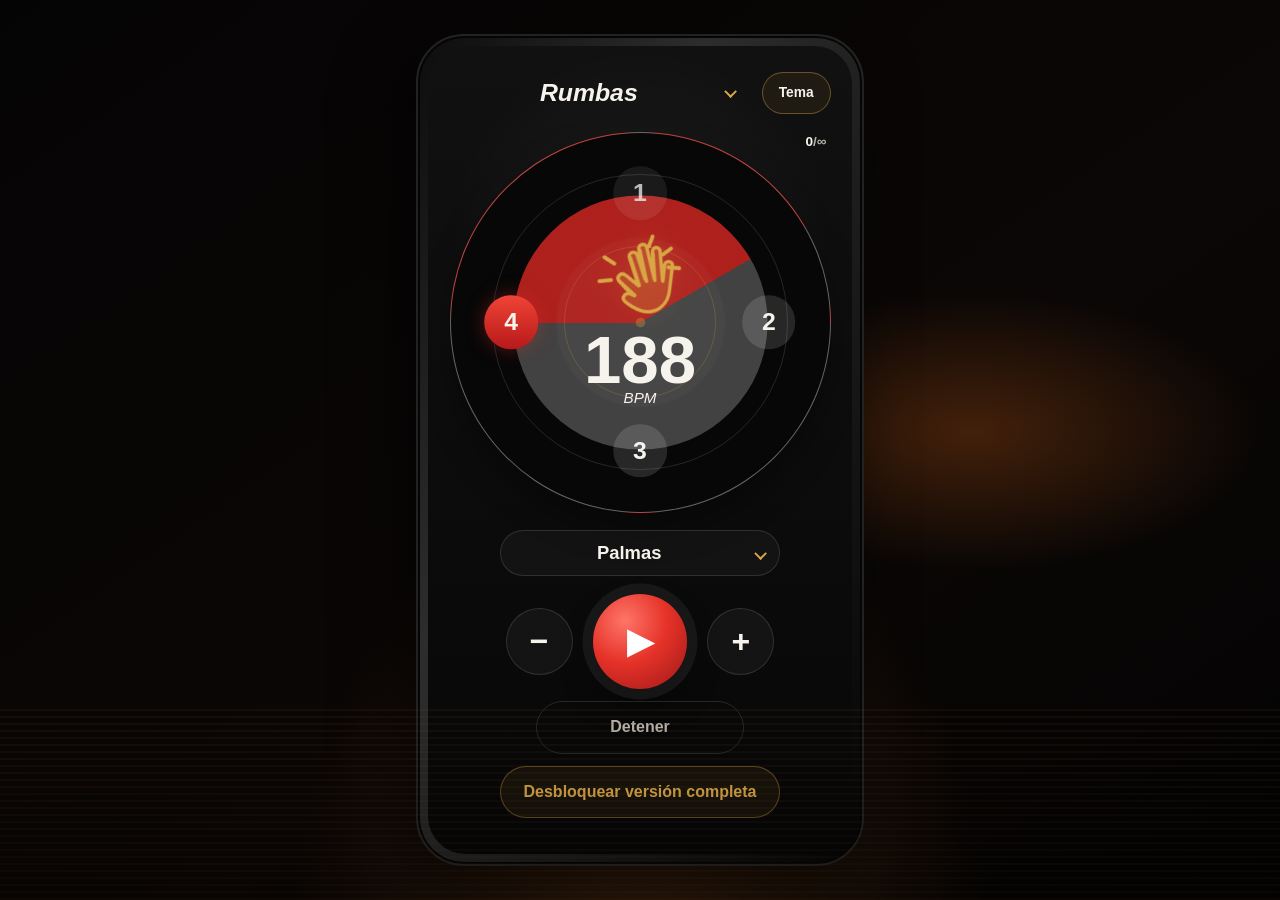
==== index.html @ a46d1ebb "Publish full version with final alegria and solea accents" ====
<!doctype html>
<html lang="es">
  <head>
    <meta charset="utf-8">
    <meta name="viewport" content="width=device-width, initial-scale=1">
    <meta name="theme-color" content="#050404">
    <title>Metrónomo Flamenco</title>
    <link rel="manifest" href="manifest.webmanifest?v=30">
    <link rel="icon" href="icon.svg?v=27" type="image/svg+xml">
    <link rel="stylesheet" href="styles-v30.css">
  </head>
  <body>
    <main class="poster-shell app-only">
      <aside class="phone-area" aria-label="App metrónomo">
        <div class="phone-frame">
          <div class="phone-screen">
            <div class="app-nav">
              <div class="select-wrap compact-select">
                <select id="paloSelect" aria-label="Seleccionar palo flamenco">
                  <option value="rumbas">Rumbas</option>
                  <option value="tangos">Tangos</option>
                  <option value="bulerias">Bulerías 12-3-7-8-10</option>
                  <option value="buleriasClasica">Bulerías 12-3-6-8-10</option>
                  <option value="alegrias">Alegrías</option>
                  <option value="soleaPorBuleria">Soleá por Bulería</option>
                  <option value="seguiriyas">Seguiriyas</option>
                  <option value="fandangos">Fandangos</option>
                  <option value="sevillanas">Sevillanas</option>
                </select>
              </div>
              <button class="settings-button" id="settingsButton" type="button" aria-label="Abrir tema">Tema</button>
            </div>

            <div class="settings-panel" id="settingsPanel" hidden>
              <span>Modo</span>
              <div class="theme-choice" role="group" aria-label="Cambiar tema">
                <button class="theme-option" type="button" data-theme="dark" aria-pressed="true">Oscuro</button>
                <button class="theme-option" type="button" data-theme="light" aria-pressed="false">Claro</button>
              </div>
            </div>
            <span id="patternName" hidden>Rumbas</span>

            <section class="compas-section" aria-label="Compás visual">
              <div class="demo-counter"><strong id="barsCounter">0</strong>/<span id="barsLimit">8</span></div>
              <div class="beat-clock" id="beatGrid" aria-live="polite" aria-label="Reloj del compás"></div>
            </section>

            <section class="control-panel" aria-label="Controles del metrónomo">
              <div class="select-wrap sound-select-wrap">
                <select id="soundSelect" aria-label="Seleccionar sonido del metrónomo">
                  <option value="palmas">Palmas</option>
                  <option value="madera">Madera</option>
                  <option value="cajon">Cajón</option>
                </select>
              </div>

              <div class="bpm-section">
                <span class="field-label">BPM</span>
                <div class="bpm-control">
                  <button class="round-button" id="decreaseBpm" type="button" aria-label="Bajar BPM">−</button>
                  <output class="bpm-value" id="bpmValue" for="bpmSlider">100</output>
                  <button class="round-button" id="increaseBpm" type="button" aria-label="Subir BPM">+</button>
                </div>
                <input id="bpmSlider" type="range" min="40" max="240" value="100" aria-label="Ajustar BPM">
              </div>

              <div class="transport-row">
                <button class="secondary-button mini-transport" type="button" aria-label="Bajar BPM" data-bpm-minus>−</button>
                <button class="primary-button play-button" id="startButton" type="button" aria-label="Iniciar">▶</button>
                <button class="secondary-button mini-transport" type="button" aria-label="Subir BPM" data-bpm-plus>+</button>
              </div>
              <button class="secondary-button stop-full" id="stopButton" type="button">Detener</button>

              <a class="unlock-button" id="unlockButton" href="#" target="_blank" rel="noopener">Desbloquear versión completa</a>
            </section>
          </div>
        </div>
      </aside>
    </main>

    <div class="modal-backdrop" id="demoModal" role="dialog" aria-modal="true" aria-labelledby="modalTitle" hidden>
      <div class="modal-card">
        <h2 id="modalTitle">Demo gratuita finalizada</h2>
        <p>Demo gratuita finalizada. Desbloquea la versión completa para practicar sin límite.</p>
        <button class="primary-button" id="modalClose" type="button">Entendido</button>
      </div>
    </div>

    <script src="app-v30.js"></script>
  </body>
</html>
---- styles-v30.css ----
:root {
  --black: #050404;
  --screen: #070707;
  --screen-soft: #111;
  --white: #f6f2ec;
  --muted: #b9b2aa;
  --gold: #d9a545;
  --red: #e53228;
  --red-dark: #9d1513;
  --ring: rgba(255, 255, 255, 0.24);
  --panel: rgba(255, 255, 255, 0.045);
  --line: rgba(255, 255, 255, 0.12);
}

body.light-mode {
  --black: #f0e8db;
  --screen: #f8f2e8;
  --screen-soft: #fffaf0;
  --white: #17120d;
  --muted: #65584d;
  --gold: #a96e1f;
  --red: #c9251d;
  --red-dark: #8e1713;
  --ring: rgba(20, 16, 12, 0.25);
  --panel: rgba(20, 16, 12, 0.055);
  --line: rgba(20, 16, 12, 0.14);
}

* {
  box-sizing: border-box;
}

html {
  min-height: 100%;
  overflow-x: hidden;
  background: var(--black);
}

body {
  min-height: 100vh;
  margin: 0;
  overflow-x: hidden;
  color: var(--white);
  font-family: Impact, Haettenschweiler, "Arial Narrow Bold", "Segoe UI Condensed", "Roboto Condensed", Arial, sans-serif;
  letter-spacing: 0;
  background:
    radial-gradient(ellipse at 76% 48%, rgba(159, 74, 18, 0.38), transparent 18rem),
    radial-gradient(ellipse at 50% 110%, rgba(137, 77, 31, 0.42), transparent 22rem),
    linear-gradient(145deg, var(--black), #0b0706 58%, #030303);
  transition: background 180ms ease, color 180ms ease;
}

body.light-mode {
  background:
    radial-gradient(ellipse at 76% 48%, rgba(217, 165, 69, 0.24), transparent 18rem),
    radial-gradient(ellipse at 50% 110%, rgba(168, 111, 38, 0.22), transparent 22rem),
    linear-gradient(145deg, #f0e8db, #fff8ec 58%, #eadac4);
}

button,
select,
input {
  font: inherit;
}

button,
a {
  -webkit-tap-highlight-color: transparent;
}

button {
  cursor: pointer;
}

.poster-shell {
  width: min(100%, 38rem);
  min-height: 100vh;
  margin: 0 auto;
  padding: clamp(0.8rem, 3vw, 1.8rem);
  display: grid;
  place-items: center;
  position: relative;
}

.poster-shell::before {
  content: "";
  position: fixed;
  inset: auto 0 0;
  height: 12rem;
  pointer-events: none;
  background:
    linear-gradient(transparent, rgba(0, 0, 0, 0.5)),
    repeating-linear-gradient(0deg, rgba(142, 78, 31, 0.22) 0 2px, transparent 2px 7px);
  opacity: 0.45;
}

body.light-mode .poster-shell::before {
  opacity: 0.14;
}

.phone-area {
  width: min(100%, 29.5rem);
  display: grid;
  justify-items: center;
}

.phone-frame {
  width: min(100%, 28rem);
  min-height: min(92vh, 52rem);
  padding: 0.62rem;
  border: 2px solid #222;
  border-radius: 3rem;
  background: linear-gradient(115deg, #0d0d0d, #2d2d2d 35%, #050505);
  box-shadow: -1rem 1.4rem 4rem rgba(0, 0, 0, 0.56), inset 0 0 0 2px #050505;
}

.phone-screen {
  min-height: calc(min(92vh, 52rem) - 1.24rem);
  overflow: hidden;
  border-radius: 2.35rem;
  background:
    radial-gradient(circle at 50% 24%, rgba(255, 255, 255, 0.055), transparent 12rem),
    linear-gradient(180deg, var(--screen-soft), var(--screen));
  padding: clamp(1.1rem, 3.4vw, 1.6rem) clamp(0.9rem, 3vw, 1.35rem) 1.15rem;
  display: grid;
  grid-template-rows: auto auto 1fr auto;
  gap: clamp(0.7rem, 2vh, 1.1rem);
  transition: background 180ms ease;
}

.app-nav {
  display: grid;
  grid-template-columns: 1fr 4.3rem;
  align-items: center;
  gap: 0.75rem;
}

.settings-button {
  min-height: 2.65rem;
  border: 1px solid rgba(217, 165, 69, 0.4);
  border-radius: 999px;
  color: var(--white);
  background: rgba(217, 165, 69, 0.08);
  font-family: Arial, sans-serif;
  font-size: 0.86rem;
  font-weight: 800;
}

.settings-button:hover,
.settings-button:focus-visible {
  color: var(--gold);
  outline: none;
}

.compact-select {
  min-width: 0;
  z-index: 8;
}

.select-wrap {
  position: relative;
}

.select-wrap::after {
  content: "";
  position: absolute;
  right: 0.9rem;
  top: 50%;
  z-index: 5;
  width: 0.45rem;
  height: 0.45rem;
  border-right: 2px solid var(--gold);
  border-bottom: 2px solid var(--gold);
  pointer-events: none;
  transform: translateY(-64%) rotate(45deg);
}

select {
  width: 100%;
  min-height: 2.65rem;
  padding: 0 2.35rem 0 1rem;
  border: 0;
  color: var(--white);
  background: transparent;
  appearance: none;
  outline: none;
  text-align: center;
  font-size: clamp(1.25rem, 5vw, 1.55rem);
  font-style: italic;
}

select option {
  color: #fff;
  background: #101010;
}

.native-select {
  position: absolute;
  inset: 0;
  opacity: 0;
  pointer-events: none;
}

.custom-select-trigger {
  width: 100%;
  min-height: 2.65rem;
  padding: 0 2.35rem 0 1rem;
  border: 0;
  border-radius: 999px;
  color: var(--white);
  background: transparent;
  font-size: clamp(1.25rem, 5vw, 1.55rem);
  font-style: italic;
  font-weight: 850;
  text-align: center;
}

.custom-select-menu {
  position: absolute;
  left: 50%;
  top: calc(100% + 0.45rem);
  z-index: 30;
  width: min(100%, 22rem);
  max-height: 18rem;
  overflow: auto;
  padding: 0.45rem;
  border: 1px solid rgba(217, 165, 69, 0.58);
  border-radius: 0.85rem;
  background: #080808;
  box-shadow: 0 1.2rem 2.4rem rgba(0, 0, 0, 0.68);
  transform: translateX(-50%);
}

.custom-select-menu[hidden],
.settings-panel[hidden],
.modal-backdrop[hidden] {
  display: none;
}

.custom-select-option {
  width: 100%;
  min-height: 2.45rem;
  border: 0;
  border-radius: 0.55rem;
  color: #fff;
  background: transparent;
  font-size: 1rem;
  font-weight: 850;
  text-align: center;
}

.custom-select-option[aria-selected="true"] {
  background: linear-gradient(180deg, #e53228, #a91614);
}

.custom-select-option:hover,
.custom-select-option:focus-visible {
  color: var(--gold);
  background: rgba(217, 165, 69, 0.13);
  outline: none;
}

.settings-panel {
  justify-self: end;
  width: min(100%, 18rem);
  padding: 0.7rem;
  display: flex;
  align-items: center;
  justify-content: space-between;
  gap: 0.8rem;
  border: 1px solid var(--line);
  border-radius: 999px;
  color: var(--muted);
  background: var(--panel);
  font-family: Arial, sans-serif;
  font-size: 0.85rem;
}

.theme-choice {
  display: grid;
  grid-template-columns: 1fr 1fr;
  gap: 0.28rem;
  padding: 0.2rem;
  border-radius: 999px;
  background: rgba(0, 0, 0, 0.22);
}

.theme-option {
  min-height: 2.15rem;
  padding: 0 1rem;
  border: 0;
  border-radius: 999px;
  color: var(--white);
  background: transparent;
  font-size: 0.86rem;
}

.theme-option[aria-pressed="true"] {
  color: #120b0b;
  background: linear-gradient(180deg, #f2c162, var(--gold));
}

.compas-section {
  min-height: 0;
  display: grid;
  align-items: center;
  position: relative;
}

.demo-counter {
  position: absolute;
  top: 0.15rem;
  right: 0.25rem;
  z-index: 4;
  color: var(--muted);
  font-family: Arial, sans-serif;
  font-size: 0.85rem;
  font-weight: 700;
}

.demo-counter strong {
  color: var(--white);
}

.beat-clock {
  --clock-size: min(100%, 25.5rem, 60vh);
  position: relative;
  width: var(--clock-size);
  aspect-ratio: 1;
  margin: 0 auto;
  border: 1px solid rgba(255, 255, 255, 0.16);
  border-radius: 50%;
  background:
    radial-gradient(circle, rgba(217, 165, 69, 0.32) 0 0.26rem, transparent 0.33rem),
    radial-gradient(circle at center, rgba(255, 255, 255, 0.026) 0 31%, transparent 32%),
    conic-gradient(from -90deg, rgba(183, 34, 30, 0.95) 0deg 150deg, var(--ring) 150deg 360deg),
    radial-gradient(circle at center, var(--screen) 0 53%, transparent 54%);
  box-shadow: inset 0 0 0 clamp(2.8rem, 12vw, 3.9rem) var(--screen), 0 1rem 2rem rgba(0, 0, 0, 0.35);
}

.beat-clock::before,
.beat-clock::after {
  content: "";
  position: absolute;
  inset: 11%;
  border: 1px solid var(--line);
  border-radius: 50%;
  pointer-events: none;
}

.beat-clock::after {
  inset: 30%;
  border-color: rgba(217, 165, 69, 0.22);
}

.clock-core {
  position: absolute;
  inset: 31%;
  z-index: 1;
  display: grid;
  place-items: center;
  align-content: center;
  color: var(--white);
  text-align: center;
}

.palmas-icon {
  width: clamp(4.3rem, 17vw, 5.7rem);
  height: clamp(4.3rem, 17vw, 5.7rem);
  stroke: var(--gold);
  stroke-width: 4.2;
  stroke-linecap: round;
  stroke-linejoin: round;
  transform: rotate(-18deg);
  filter: drop-shadow(0 0 0.7rem rgba(217, 165, 69, 0.22));
}

.palm-fill {
  fill: rgba(217, 165, 69, 0.22);
}

.palm-line {
  fill: none;
}

.rays {
  stroke-width: 4.8;
}

.clock-bpm {
  margin-top: 0.1rem;
  color: var(--white);
  font-size: clamp(3rem, 12vw, 4.2rem);
  font-weight: 900;
  line-height: 0.86;
}

.clock-core span:last-child {
  color: var(--white);
  font-family: Arial, sans-serif;
  font-size: 0.95rem;
  font-style: italic;
}

.shoe-mark {
  display: none;
}

.beat {
  position: absolute;
  left: var(--beat-x);
  top: var(--beat-y);
  z-index: 2;
  width: clamp(2.25rem, 10vw, 3.35rem);
  aspect-ratio: 1;
  display: grid;
  place-items: center;
  border-radius: 50%;
  color: var(--white);
  background: rgba(255, 255, 255, 0.13);
  font-family: Arial, sans-serif;
  font-size: clamp(1.05rem, 4vw, 1.55rem);
  font-weight: 850;
  transform: translate(-50%, -50%);
  transition: transform 120ms ease, background 120ms ease, box-shadow 120ms ease;
}

.beat.accent {
  background: linear-gradient(180deg, #f04436, #b7191a);
  box-shadow: 0 0 1.2rem rgba(229, 50, 40, 0.34);
}

.beat.weak {
  color: rgba(255, 255, 255, 0.7);
  background: rgba(255, 255, 255, 0.08);
}

body.light-mode .beat.weak {
  color: rgba(20, 16, 12, 0.62);
}

.beat.rest {
  opacity: 0.4;
}

.beat.active {
  background: linear-gradient(180deg, #ff5747, var(--red-dark));
  box-shadow: 0 0 0 0.35rem rgba(229, 50, 40, 0.18), 0 0 1.8rem rgba(229, 50, 40, 0.48);
  transform: translate(-50%, -50%) scale(1.08);
}

.control-panel {
  display: grid;
  gap: 0.75rem;
}

.sound-select-wrap {
  width: min(100%, 17.5rem);
  margin: 0 auto;
  z-index: 7;
}

.sound-select-wrap .custom-select-trigger {
  min-height: 2.85rem;
  border: 1px solid var(--line);
  background: rgba(255, 255, 255, 0.035);
  font-size: clamp(1rem, 4vw, 1.15rem);
  font-style: normal;
}

.bpm-section {
  display: none;
}

.field-label,
.sr-only {
  position: absolute;
  width: 1px;
  height: 1px;
  overflow: hidden;
  clip: rect(0, 0, 0, 0);
}

.transport-row {
  display: grid;
  grid-template-columns: 4.2rem 5.9rem 4.2rem;
  justify-content: center;
  align-items: center;
  gap: 1.25rem;
}

.primary-button,
.secondary-button,
.unlock-button {
  min-height: 3rem;
  border: 0;
  font-weight: 850;
  text-decoration: none;
}

.play-button {
  width: 5.9rem;
  height: 5.9rem;
  min-height: 0;
  border-radius: 50%;
  padding-left: 0.35rem;
  color: #fff;
  background: radial-gradient(circle at 34% 28%, #ff7568, var(--red) 46%, #9d1818 100%);
  box-shadow: 0 0 0 0.65rem rgba(255, 255, 255, 0.06), 0 1rem 2rem rgba(0, 0, 0, 0.45);
  font-size: 2.1rem;
}

.mini-transport {
  width: 4.2rem;
  height: 4.2rem;
  min-height: 0;
  border-radius: 50%;
  color: var(--white);
  background: var(--panel);
  border: 1px solid var(--line);
  font-size: 2rem;
}

.stop-full {
  width: min(100%, 13rem);
  margin: -0.1rem auto 0;
  border-radius: 999px;
  color: var(--muted);
  background: transparent;
  border: 1px solid var(--line);
}

.unlock-button {
  width: min(100%, 17.5rem);
  margin: 0 auto;
  padding: 0 1.2rem;
  display: grid;
  place-items: center;
  border-radius: 999px;
  color: var(--gold);
  background: rgba(217, 165, 69, 0.08);
  border: 1px solid rgba(217, 165, 69, 0.38);
  text-align: center;
}

button:active,
a:active,
.custom-select-trigger:active,
.custom-select-option:active {
  transform: scale(0.97);
}

.modal-backdrop {
  position: fixed;
  inset: 0;
  z-index: 50;
  display: grid;
  place-items: center;
  padding: 1.25rem;
  background: rgba(0, 0, 0, 0.78);
  backdrop-filter: blur(10px);
}

.modal-card {
  width: min(100%, 24rem);
  padding: 1.2rem;
  border: 1px solid var(--gold);
  border-radius: 1rem;
  background: var(--screen);
  box-shadow: 0 1.4rem 3rem rgba(0, 0, 0, 0.55);
}

.modal-card h2 {
  margin: 0 0 0.7rem;
  color: var(--gold);
  font-size: 1.5rem;
}

.modal-card p {
  margin: 0 0 1rem;
  color: var(--muted);
  font-family: Arial, sans-serif;
  line-height: 1.5;
}

@media (max-width: 34rem) {
  .poster-shell {
    padding: 0.6rem;
  }

  .phone-frame {
    width: 100%;
    min-height: calc(100vh - 1.2rem);
    padding: 0.45rem;
    border-radius: 2.25rem;
  }

  .phone-screen {
    min-height: calc(100vh - 2.1rem);
    border-radius: 1.85rem;
    padding: 1rem 0.85rem 0.95rem;
  }

  .beat-clock {
    --clock-size: min(100%, 22.8rem, 54vh);
  }

  .transport-row {
    grid-template-columns: 3.75rem 5.25rem 3.75rem;
    gap: 1rem;
  }

  .mini-transport {
    width: 3.75rem;
    height: 3.75rem;
  }

  .play-button {
    width: 5.25rem;
    height: 5.25rem;
  }
}
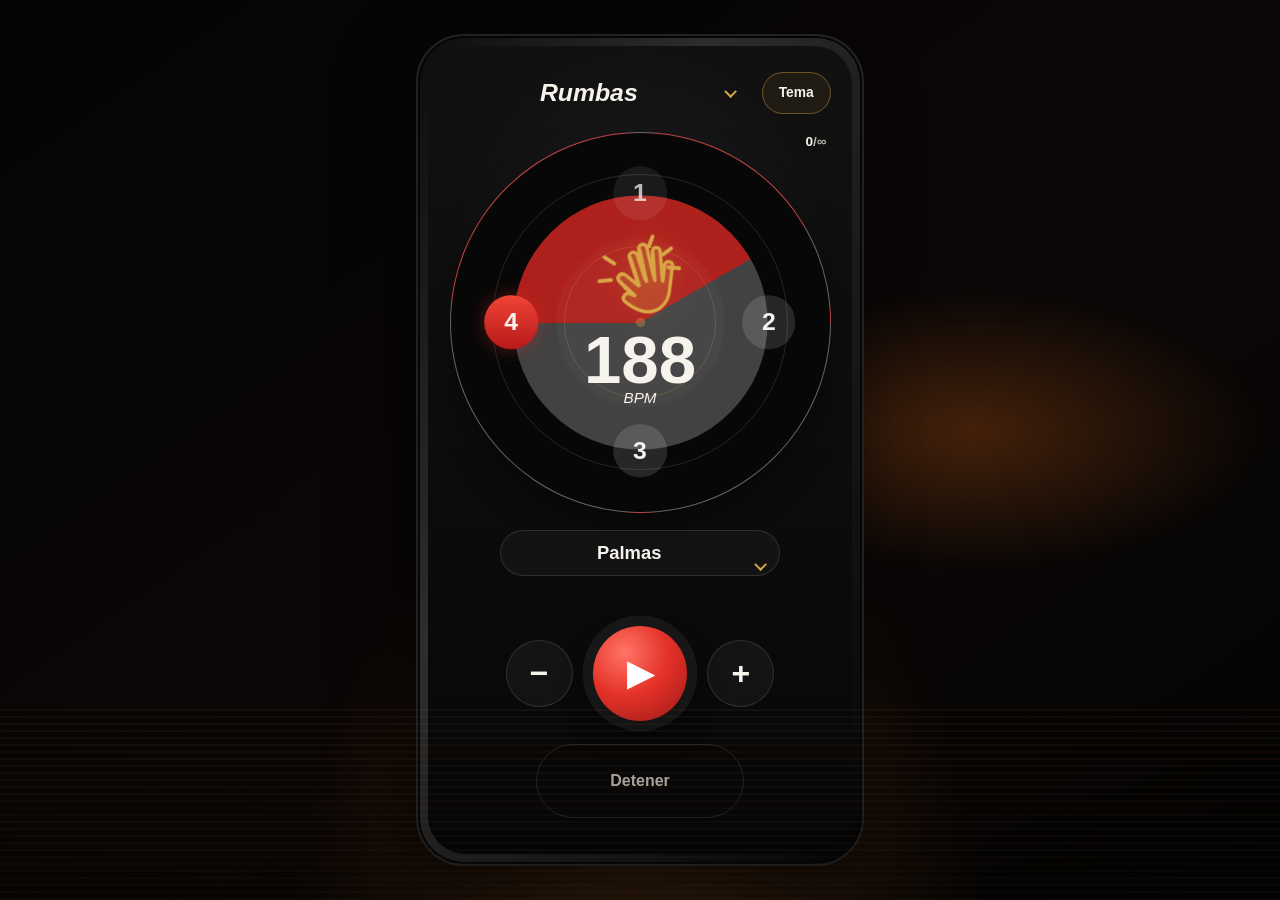
==== commit 4e39bb1d: "Remove unlock button from full version" ====
--- a/index.html
+++ b/index.html
@@ -5,9 +5,9 @@
     <meta name="viewport" content="width=device-width, initial-scale=1">
     <meta name="theme-color" content="#050404">
     <title>Metrónomo Flamenco</title>
-    <link rel="manifest" href="manifest.webmanifest?v=30">
+    <link rel="manifest" href="manifest.webmanifest?v=31">
     <link rel="icon" href="icon.svg?v=27" type="image/svg+xml">
-    <link rel="stylesheet" href="styles-v30.css">
+    <link rel="stylesheet" href="styles-v31.css">
   </head>
   <body>
     <main class="poster-shell app-only">
@@ -71,7 +71,6 @@
               </div>
               <button class="secondary-button stop-full" id="stopButton" type="button">Detener</button>
 
-              <a class="unlock-button" id="unlockButton" href="#" target="_blank" rel="noopener">Desbloquear versión completa</a>
             </section>
           </div>
         </div>
@@ -86,6 +85,6 @@
       </div>
     </div>
 
-    <script src="app-v30.js"></script>
+    <script src="app-v31.js"></script>
   </body>
 </html>
--- a/styles-v31.css
+++ b/styles-v31.css
@@ -0,0 +1,622 @@
+:root {
+  --black: #050404;
+  --screen: #070707;
+  --screen-soft: #111;
+  --white: #f6f2ec;
+  --muted: #b9b2aa;
+  --gold: #d9a545;
+  --red: #e53228;
+  --red-dark: #9d1513;
+  --ring: rgba(255, 255, 255, 0.24);
+  --panel: rgba(255, 255, 255, 0.045);
+  --line: rgba(255, 255, 255, 0.12);
+}
+
+body.light-mode {
+  --black: #f0e8db;
+  --screen: #f8f2e8;
+  --screen-soft: #fffaf0;
+  --white: #17120d;
+  --muted: #65584d;
+  --gold: #a96e1f;
+  --red: #c9251d;
+  --red-dark: #8e1713;
+  --ring: rgba(20, 16, 12, 0.25);
+  --panel: rgba(20, 16, 12, 0.055);
+  --line: rgba(20, 16, 12, 0.14);
+}
+
+* {
+  box-sizing: border-box;
+}
+
+html {
+  min-height: 100%;
+  overflow-x: hidden;
+  background: var(--black);
+}
+
+body {
+  min-height: 100vh;
+  margin: 0;
+  overflow-x: hidden;
+  color: var(--white);
+  font-family: Impact, Haettenschweiler, "Arial Narrow Bold", "Segoe UI Condensed", "Roboto Condensed", Arial, sans-serif;
+  letter-spacing: 0;
+  background:
+    radial-gradient(ellipse at 76% 48%, rgba(159, 74, 18, 0.38), transparent 18rem),
+    radial-gradient(ellipse at 50% 110%, rgba(137, 77, 31, 0.42), transparent 22rem),
+    linear-gradient(145deg, var(--black), #0b0706 58%, #030303);
+  transition: background 180ms ease, color 180ms ease;
+}
+
+body.light-mode {
+  background:
+    radial-gradient(ellipse at 76% 48%, rgba(217, 165, 69, 0.24), transparent 18rem),
+    radial-gradient(ellipse at 50% 110%, rgba(168, 111, 38, 0.22), transparent 22rem),
+    linear-gradient(145deg, #f0e8db, #fff8ec 58%, #eadac4);
+}
+
+button,
+select,
+input {
+  font: inherit;
+}
+
+button,
+a {
+  -webkit-tap-highlight-color: transparent;
+}
+
+button {
+  cursor: pointer;
+}
+
+.poster-shell {
+  width: min(100%, 38rem);
+  min-height: 100vh;
+  margin: 0 auto;
+  padding: clamp(0.8rem, 3vw, 1.8rem);
+  display: grid;
+  place-items: center;
+  position: relative;
+}
+
+.poster-shell::before {
+  content: "";
+  position: fixed;
+  inset: auto 0 0;
+  height: 12rem;
+  pointer-events: none;
+  background:
+    linear-gradient(transparent, rgba(0, 0, 0, 0.5)),
+    repeating-linear-gradient(0deg, rgba(142, 78, 31, 0.22) 0 2px, transparent 2px 7px);
+  opacity: 0.45;
+}
+
+body.light-mode .poster-shell::before {
+  opacity: 0.14;
+}
+
+.phone-area {
+  width: min(100%, 29.5rem);
+  display: grid;
+  justify-items: center;
+}
+
+.phone-frame {
+  width: min(100%, 28rem);
+  min-height: min(92vh, 52rem);
+  padding: 0.62rem;
+  border: 2px solid #222;
+  border-radius: 3rem;
+  background: linear-gradient(115deg, #0d0d0d, #2d2d2d 35%, #050505);
+  box-shadow: -1rem 1.4rem 4rem rgba(0, 0, 0, 0.56), inset 0 0 0 2px #050505;
+}
+
+.phone-screen {
+  min-height: calc(min(92vh, 52rem) - 1.24rem);
+  overflow: hidden;
+  border-radius: 2.35rem;
+  background:
+    radial-gradient(circle at 50% 24%, rgba(255, 255, 255, 0.055), transparent 12rem),
+    linear-gradient(180deg, var(--screen-soft), var(--screen));
+  padding: clamp(1.1rem, 3.4vw, 1.6rem) clamp(0.9rem, 3vw, 1.35rem) 1.15rem;
+  display: grid;
+  grid-template-rows: auto auto 1fr auto;
+  gap: clamp(0.7rem, 2vh, 1.1rem);
+  transition: background 180ms ease;
+}
+
+.app-nav {
+  display: grid;
+  grid-template-columns: 1fr 4.3rem;
+  align-items: center;
+  gap: 0.75rem;
+}
+
+.settings-button {
+  min-height: 2.65rem;
+  border: 1px solid rgba(217, 165, 69, 0.4);
+  border-radius: 999px;
+  color: var(--white);
+  background: rgba(217, 165, 69, 0.08);
+  font-family: Arial, sans-serif;
+  font-size: 0.86rem;
+  font-weight: 800;
+}
+
+.settings-button:hover,
+.settings-button:focus-visible {
+  color: var(--gold);
+  outline: none;
+}
+
+.compact-select {
+  min-width: 0;
+  z-index: 8;
+}
+
+.select-wrap {
+  position: relative;
+}
+
+.select-wrap::after {
+  content: "";
+  position: absolute;
+  right: 0.9rem;
+  top: 50%;
+  z-index: 5;
+  width: 0.45rem;
+  height: 0.45rem;
+  border-right: 2px solid var(--gold);
+  border-bottom: 2px solid var(--gold);
+  pointer-events: none;
+  transform: translateY(-64%) rotate(45deg);
+}
+
+select {
+  width: 100%;
+  min-height: 2.65rem;
+  padding: 0 2.35rem 0 1rem;
+  border: 0;
+  color: var(--white);
+  background: transparent;
+  appearance: none;
+  outline: none;
+  text-align: center;
+  font-size: clamp(1.25rem, 5vw, 1.55rem);
+  font-style: italic;
+}
+
+select option {
+  color: #fff;
+  background: #101010;
+}
+
+.native-select {
+  position: absolute;
+  inset: 0;
+  opacity: 0;
+  pointer-events: none;
+}
+
+.custom-select-trigger {
+  width: 100%;
+  min-height: 2.65rem;
+  padding: 0 2.35rem 0 1rem;
+  border: 0;
+  border-radius: 999px;
+  color: var(--white);
+  background: transparent;
+  font-size: clamp(1.25rem, 5vw, 1.55rem);
+  font-style: italic;
+  font-weight: 850;
+  text-align: center;
+}
+
+.custom-select-menu {
+  position: absolute;
+  left: 50%;
+  top: calc(100% + 0.45rem);
+  z-index: 30;
+  width: min(100%, 22rem);
+  max-height: 18rem;
+  overflow: auto;
+  padding: 0.45rem;
+  border: 1px solid rgba(217, 165, 69, 0.58);
+  border-radius: 0.85rem;
+  background: #080808;
+  box-shadow: 0 1.2rem 2.4rem rgba(0, 0, 0, 0.68);
+  transform: translateX(-50%);
+}
+
+.custom-select-menu[hidden],
+.settings-panel[hidden],
+.modal-backdrop[hidden] {
+  display: none;
+}
+
+.custom-select-option {
+  width: 100%;
+  min-height: 2.45rem;
+  border: 0;
+  border-radius: 0.55rem;
+  color: #fff;
+  background: transparent;
+  font-size: 1rem;
+  font-weight: 850;
+  text-align: center;
+}
+
+.custom-select-option[aria-selected="true"] {
+  background: linear-gradient(180deg, #e53228, #a91614);
+}
+
+.custom-select-option:hover,
+.custom-select-option:focus-visible {
+  color: var(--gold);
+  background: rgba(217, 165, 69, 0.13);
+  outline: none;
+}
+
+.settings-panel {
+  justify-self: end;
+  width: min(100%, 18rem);
+  padding: 0.7rem;
+  display: flex;
+  align-items: center;
+  justify-content: space-between;
+  gap: 0.8rem;
+  border: 1px solid var(--line);
+  border-radius: 999px;
+  color: var(--muted);
+  background: var(--panel);
+  font-family: Arial, sans-serif;
+  font-size: 0.85rem;
+}
+
+.theme-choice {
+  display: grid;
+  grid-template-columns: 1fr 1fr;
+  gap: 0.28rem;
+  padding: 0.2rem;
+  border-radius: 999px;
+  background: rgba(0, 0, 0, 0.22);
+}
+
+.theme-option {
+  min-height: 2.15rem;
+  padding: 0 1rem;
+  border: 0;
+  border-radius: 999px;
+  color: var(--white);
+  background: transparent;
+  font-size: 0.86rem;
+}
+
+.theme-option[aria-pressed="true"] {
+  color: #120b0b;
+  background: linear-gradient(180deg, #f2c162, var(--gold));
+}
+
+.compas-section {
+  min-height: 0;
+  display: grid;
+  align-items: center;
+  position: relative;
+}
+
+.demo-counter {
+  position: absolute;
+  top: 0.15rem;
+  right: 0.25rem;
+  z-index: 4;
+  color: var(--muted);
+  font-family: Arial, sans-serif;
+  font-size: 0.85rem;
+  font-weight: 700;
+}
+
+.demo-counter strong {
+  color: var(--white);
+}
+
+.beat-clock {
+  --clock-size: min(100%, 25.5rem, 60vh);
+  position: relative;
+  width: var(--clock-size);
+  aspect-ratio: 1;
+  margin: 0 auto;
+  border: 1px solid rgba(255, 255, 255, 0.16);
+  border-radius: 50%;
+  background:
+    radial-gradient(circle, rgba(217, 165, 69, 0.32) 0 0.26rem, transparent 0.33rem),
+    radial-gradient(circle at center, rgba(255, 255, 255, 0.026) 0 31%, transparent 32%),
+    conic-gradient(from -90deg, rgba(183, 34, 30, 0.95) 0deg 150deg, var(--ring) 150deg 360deg),
+    radial-gradient(circle at center, var(--screen) 0 53%, transparent 54%);
+  box-shadow: inset 0 0 0 clamp(2.8rem, 12vw, 3.9rem) var(--screen), 0 1rem 2rem rgba(0, 0, 0, 0.35);
+}
+
+.beat-clock::before,
+.beat-clock::after {
+  content: "";
+  position: absolute;
+  inset: 11%;
+  border: 1px solid var(--line);
+  border-radius: 50%;
+  pointer-events: none;
+}
+
+.beat-clock::after {
+  inset: 30%;
+  border-color: rgba(217, 165, 69, 0.22);
+}
+
+.clock-core {
+  position: absolute;
+  inset: 31%;
+  z-index: 1;
+  display: grid;
+  place-items: center;
+  align-content: center;
+  color: var(--white);
+  text-align: center;
+}
+
+.palmas-icon {
+  width: clamp(4.3rem, 17vw, 5.7rem);
+  height: clamp(4.3rem, 17vw, 5.7rem);
+  stroke: var(--gold);
+  stroke-width: 4.2;
+  stroke-linecap: round;
+  stroke-linejoin: round;
+  transform: rotate(-18deg);
+  filter: drop-shadow(0 0 0.7rem rgba(217, 165, 69, 0.22));
+}
+
+.palm-fill {
+  fill: rgba(217, 165, 69, 0.22);
+}
+
+.palm-line {
+  fill: none;
+}
+
+.rays {
+  stroke-width: 4.8;
+}
+
+.clock-bpm {
+  margin-top: 0.1rem;
+  color: var(--white);
+  font-size: clamp(3rem, 12vw, 4.2rem);
+  font-weight: 900;
+  line-height: 0.86;
+}
+
+.clock-core span:last-child {
+  color: var(--white);
+  font-family: Arial, sans-serif;
+  font-size: 0.95rem;
+  font-style: italic;
+}
+
+.shoe-mark {
+  display: none;
+}
+
+.beat {
+  position: absolute;
+  left: var(--beat-x);
+  top: var(--beat-y);
+  z-index: 2;
+  width: clamp(2.25rem, 10vw, 3.35rem);
+  aspect-ratio: 1;
+  display: grid;
+  place-items: center;
+  border-radius: 50%;
+  color: var(--white);
+  background: rgba(255, 255, 255, 0.13);
+  font-family: Arial, sans-serif;
+  font-size: clamp(1.05rem, 4vw, 1.55rem);
+  font-weight: 850;
+  transform: translate(-50%, -50%);
+  transition: transform 120ms ease, background 120ms ease, box-shadow 120ms ease;
+}
+
+.beat.accent {
+  background: linear-gradient(180deg, #f04436, #b7191a);
+  box-shadow: 0 0 1.2rem rgba(229, 50, 40, 0.34);
+}
+
+.beat.weak {
+  color: rgba(255, 255, 255, 0.7);
+  background: rgba(255, 255, 255, 0.08);
+}
+
+body.light-mode .beat.weak {
+  color: rgba(20, 16, 12, 0.62);
+}
+
+.beat.rest {
+  opacity: 0.4;
+}
+
+.beat.active {
+  background: linear-gradient(180deg, #ff5747, var(--red-dark));
+  box-shadow: 0 0 0 0.35rem rgba(229, 50, 40, 0.18), 0 0 1.8rem rgba(229, 50, 40, 0.48);
+  transform: translate(-50%, -50%) scale(1.08);
+}
+
+.control-panel {
+  display: grid;
+  gap: 0.75rem;
+}
+
+.sound-select-wrap {
+  width: min(100%, 17.5rem);
+  margin: 0 auto;
+  z-index: 7;
+}
+
+.sound-select-wrap .custom-select-trigger {
+  min-height: 2.85rem;
+  border: 1px solid var(--line);
+  background: rgba(255, 255, 255, 0.035);
+  font-size: clamp(1rem, 4vw, 1.15rem);
+  font-style: normal;
+}
+
+.bpm-section {
+  display: none;
+}
+
+.field-label,
+.sr-only {
+  position: absolute;
+  width: 1px;
+  height: 1px;
+  overflow: hidden;
+  clip: rect(0, 0, 0, 0);
+}
+
+.transport-row {
+  display: grid;
+  grid-template-columns: 4.2rem 5.9rem 4.2rem;
+  justify-content: center;
+  align-items: center;
+  gap: 1.25rem;
+}
+
+.primary-button,
+.secondary-button,
+.unlock-button {
+  min-height: 3rem;
+  border: 0;
+  font-weight: 850;
+  text-decoration: none;
+}
+
+.play-button {
+  width: 5.9rem;
+  height: 5.9rem;
+  min-height: 0;
+  border-radius: 50%;
+  padding-left: 0.35rem;
+  color: #fff;
+  background: radial-gradient(circle at 34% 28%, #ff7568, var(--red) 46%, #9d1818 100%);
+  box-shadow: 0 0 0 0.65rem rgba(255, 255, 255, 0.06), 0 1rem 2rem rgba(0, 0, 0, 0.45);
+  font-size: 2.1rem;
+}
+
+.mini-transport {
+  width: 4.2rem;
+  height: 4.2rem;
+  min-height: 0;
+  border-radius: 50%;
+  color: var(--white);
+  background: var(--panel);
+  border: 1px solid var(--line);
+  font-size: 2rem;
+}
+
+.stop-full {
+  width: min(100%, 13rem);
+  margin: -0.1rem auto 0;
+  border-radius: 999px;
+  color: var(--muted);
+  background: transparent;
+  border: 1px solid var(--line);
+}
+
+.unlock-button {
+  width: min(100%, 17.5rem);
+  margin: 0 auto;
+  padding: 0 1.2rem;
+  display: grid;
+  place-items: center;
+  border-radius: 999px;
+  color: var(--gold);
+  background: rgba(217, 165, 69, 0.08);
+  border: 1px solid rgba(217, 165, 69, 0.38);
+  text-align: center;
+}
+
+button:active,
+a:active,
+.custom-select-trigger:active,
+.custom-select-option:active {
+  transform: scale(0.97);
+}
+
+.modal-backdrop {
+  position: fixed;
+  inset: 0;
+  z-index: 50;
+  display: grid;
+  place-items: center;
+  padding: 1.25rem;
+  background: rgba(0, 0, 0, 0.78);
+  backdrop-filter: blur(10px);
+}
+
+.modal-card {
+  width: min(100%, 24rem);
+  padding: 1.2rem;
+  border: 1px solid var(--gold);
+  border-radius: 1rem;
+  background: var(--screen);
+  box-shadow: 0 1.4rem 3rem rgba(0, 0, 0, 0.55);
+}
+
+.modal-card h2 {
+  margin: 0 0 0.7rem;
+  color: var(--gold);
+  font-size: 1.5rem;
+}
+
+.modal-card p {
+  margin: 0 0 1rem;
+  color: var(--muted);
+  font-family: Arial, sans-serif;
+  line-height: 1.5;
+}
+
+@media (max-width: 34rem) {
+  .poster-shell {
+    padding: 0.6rem;
+  }
+
+  .phone-frame {
+    width: 100%;
+    min-height: calc(100vh - 1.2rem);
+    padding: 0.45rem;
+    border-radius: 2.25rem;
+  }
+
+  .phone-screen {
+    min-height: calc(100vh - 2.1rem);
+    border-radius: 1.85rem;
+    padding: 1rem 0.85rem 0.95rem;
+  }
+
+  .beat-clock {
+    --clock-size: min(100%, 22.8rem, 54vh);
+  }
+
+  .transport-row {
+    grid-template-columns: 3.75rem 5.25rem 3.75rem;
+    gap: 1rem;
+  }
+
+  .mini-transport {
+    width: 3.75rem;
+    height: 3.75rem;
+  }
+
+  .play-button {
+    width: 5.25rem;
+    height: 5.25rem;
+  }
+}
